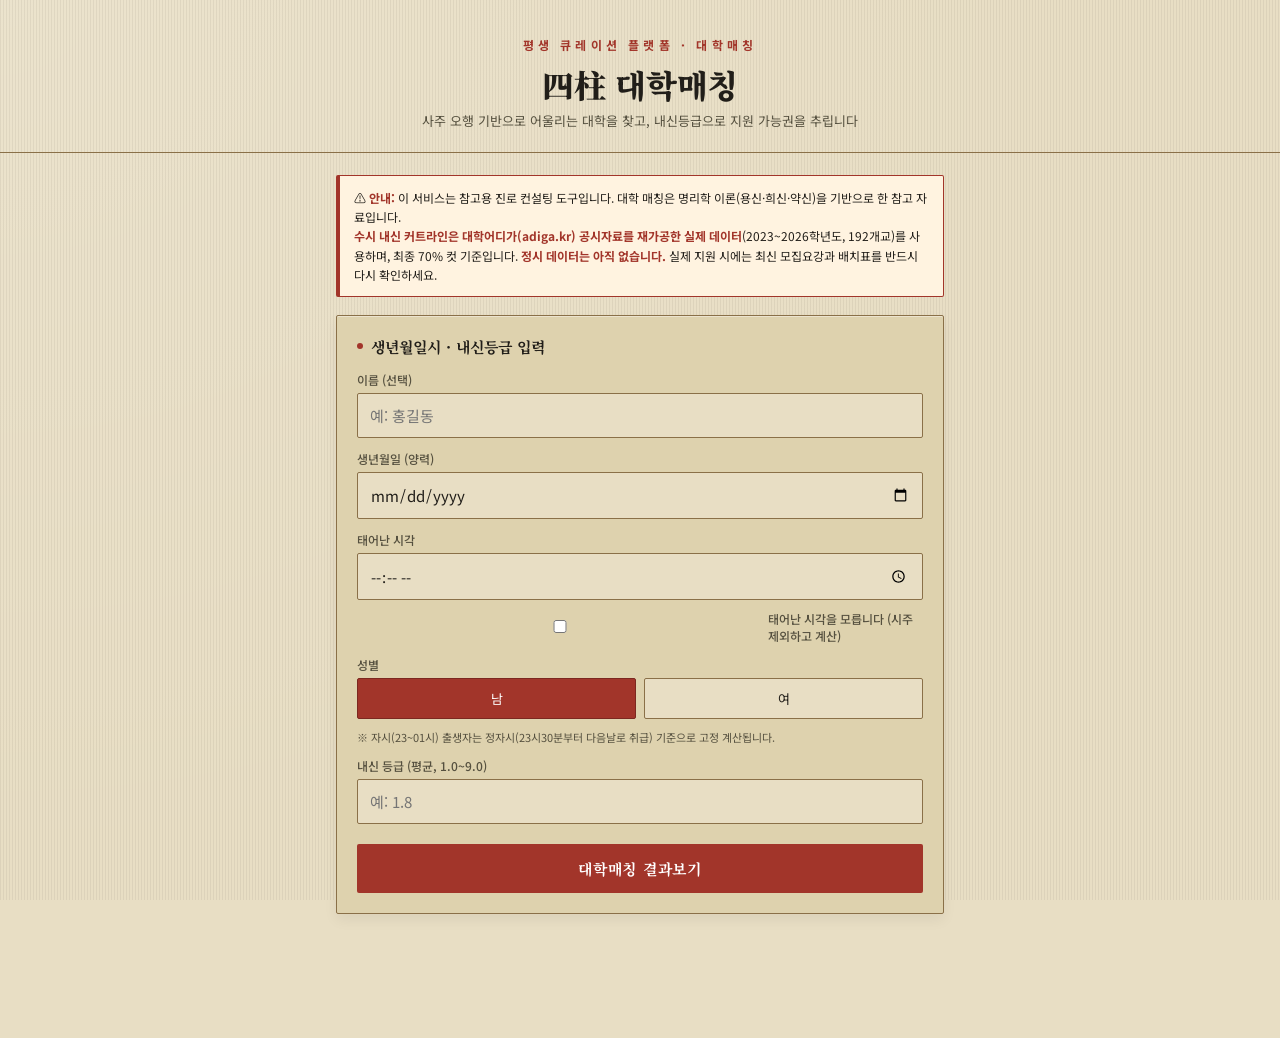
==== index.html @ a16808e0 "Add files via upload" ====
<!DOCTYPE html>
<html lang="ko">
<head>
<meta charset="UTF-8">
<meta name="viewport" content="width=device-width, initial-scale=1.0">
<title>평생 사주 기반 대학매칭</title>
<link rel="preconnect" href="https://fonts.googleapis.com">
<link href="https://fonts.googleapis.com/css2?family=Noto+Serif+KR:wght@400;600;700;900&family=Noto+Sans+KR:wght@300;400;500;700&display=swap" rel="stylesheet">
<link rel="stylesheet" href="saju-styles.css">
<link rel="stylesheet" href="college-match-styles.css">
<link rel="manifest" href="manifest.json">
<meta name="theme-color" content="#A2352A">
<link rel="apple-touch-icon" href="icons/apple-touch-icon.png">
<meta name="apple-mobile-web-app-capable" content="yes">
<meta name="apple-mobile-web-app-title" content="사주매칭">
</head>
<body>
<div class="texture"></div>
<header>
  <div class="eyebrow">평생 큐레이션 플랫폼 · 대학매칭</div>
  <h1>四柱 대학매칭</h1>
  <p>사주 오행 기반으로 어울리는 대학을 찾고, 내신등급으로 지원 가능권을 추립니다</p>
</header>

<main>
  <div class="warn-banner">
    ⚠ <b>안내:</b> 이 서비스는 참고용 진로 컨설팅 도구입니다. 대학 매칭은 명리학 이론(용신·희신·약신)을 기반으로 한 참고 자료입니다.<br>
    <b>수시 내신 커트라인은 대학어디가(adiga.kr) 공시자료를 재가공한 실제 데이터</b>(2023~2026학년도, 192개교)를 사용하며, 최종 70% 컷 기준입니다. <b>정시 데이터는 아직 없습니다.</b>
    실제 지원 시에는 최신 모집요강과 배치표를 반드시 다시 확인하세요.
  </div>

  <div class="card">
    <h2>생년월일시 · 내신등급 입력</h2>
    <form id="matchForm">
      <label>이름 (선택)</label>
      <input type="text" id="name" placeholder="예: 홍길동">

      <div class="row">
        <div>
          <label>생년월일 (양력)</label>
          <input type="date" id="bdate" required min="1900-01-01" max="2035-12-31">
        </div>
      </div>

      <label>태어난 시각</label>
      <input type="time" id="btime">
      <div class="unknown-time">
        <input type="checkbox" id="timeUnknown"> <label style="margin:0;" for="timeUnknown">태어난 시각을 모릅니다 (시주 제외하고 계산)</label>
      </div>

      <label>성별</label>
      <div class="chip-group" id="genderGroup">
        <div class="chip active" data-val="M">남</div>
        <div class="chip" data-val="F">여</div>
      </div>

      <div class="caption" style="text-align:left; margin-top:10px;">※ 자시(23~01시) 출생자는 정자시(23시30분부터 다음날로 취급) 기준으로 고정 계산됩니다.</div>

      <div class="grade-input-row">
        <div>
          <label>내신 등급 (평균, 1.0~9.0)</label>
          <input type="number" id="grade" min="1" max="9" step="0.1" placeholder="예: 1.8" required>
        </div>
      </div>

      <button type="submit" class="submit">대학매칭 결과보기</button>
    </form>
  </div>

  <div id="result" class="hidden">
    <div class="card">
      <h2>사주 요약</h2>
      <div id="sajuSummary" class="caption" style="text-align:left; font-size:13px;"></div>
      <div class="summary-strip" id="sajuChips"></div>
    </div>

    <div class="card">
      <h2>수시 추천</h2>
      <div id="susiSection"></div>
    </div>

    <div class="card">
      <h2>정시 추천</h2>
      <div id="jeongsiSection"></div>
    </div>

    <div class="card">
      <h2>참고 사항</h2>
      <div class="note">
        · 오행 매핑: 초성 목(ㄱㅋㄲ)·화(ㄴㄷㄹㅌ)·토(ㅇㅎ)·금(ㅅㅈㅊ)·수(ㅁㅂㅍ) 기준, 전국 대학 415개교 DB를 사용했습니다.<br>
        · 남학생은 여자대학교가 자동으로 제외됩니다.<br>
        · 확률 표시(상향/소신/적정/안정/하향)는 학생 내신등급과 대학 커트라인(최종 70%컷)의 차이(Δ)를 기준으로 한 참고값입니다.<br>
        · 수시 데이터 출처: 대학어디가(adiga.kr) 공시자료를 재가공한 자료(원작 김현석·가공 박한민, 2023~2026학년도, 192개교). 정시 데이터는 아직 확보되지 않았습니다.<br>
        · 배치표는 매년 바뀌므로, 실제 지원 전 최신 자료로 다시 확인해야 합니다.
      </div>
    </div>
    <div class="card cta-card">
      <h2>더 정확한 결과가 필요하신가요?</h2>
      <div class="note">
        이 결과는 명리학 오행과 공개 배치표를 기반으로 한 <b>무료 참고 자료</b>예요.
        실제 지원 전략은 학생의 세특·비교과·전형별 유불리까지 함께 봐야 정확해지는데,
        <b>와이튜브 1:1 심화 상담</b>에서는 명리학 기반 진로설계(내아백)와 최신 실제 배치표를 함께 반영해 훨씬 구체적인 지원 전략을 잡아드립니다.
      </div>
      <a href="#" id="ctaButton" class="submit" style="display:block; text-align:center; text-decoration:none; margin-top:12px;">와이튜브 심화 상담 신청하기</a>
    </div>
  </div>
</main>

<script src="saju-core.js"></script>
<script src="universities-data.js"></script>
<script src="saju-university-map.js"></script>
<script src="saju-grade-filter.js"></script>
<script src="real-susi-placement-data.js"></script>
<script src="college-match-ui.js"></script>
<script>
  // TODO: 실제 상담 신청 링크(카카오채널, 신청폼, 전화 등)로 아래 href를 교체하세요.
  document.getElementById('ctaButton').href = 'https://waitube.com';

  if ('serviceWorker' in navigator) {
    window.addEventListener('load', () => {
      navigator.serviceWorker.register('sw.js').catch(() => {});
    });
  }
</script>
</body>
</html>
---- saju-styles.css ----
/* ============================================================
   saju-styles.css — 사주코어 화면 스타일
   ============================================================ */

  :root{
    --paper: #E8DEC4;
    --paper-deep: #DED2AE;
    --ink: #211E19;
    --ink-soft: #55503f;
    --wood: #8a7048;
    --seal: #A2352A;
    --seal-dark: #7c2820;
    --mok: #3F6B44;   /* 목 */
    --hwa: #B0402C;   /* 화 */
    --to:  #A9822F;   /* 토 */
    --geum:#7B7A6E;   /* 금 */
    --su:  #2E4E72;   /* 수 */
  }
  *{box-sizing:border-box;}
  body{
    margin:0;
    background:
      radial-gradient(ellipse at top left, rgba(255,255,255,0.15), transparent 60%),
      var(--paper);
    color:var(--ink);
    font-family:'Noto Sans KR',sans-serif;
    padding-bottom:80px;
  }
  .texture{
    position:fixed; inset:0; pointer-events:none; opacity:.05; z-index:0;
    background-image: repeating-linear-gradient(90deg, #000 0 1px, transparent 1px 3px);
  }
  header{
    position:relative; z-index:1;
    padding:36px 20px 22px;
    text-align:center;
    border-bottom:1px solid var(--wood);
  }
  header .eyebrow{
    font-size:12px; letter-spacing:.35em; color:var(--seal); font-weight:700;
  }
  header h1{
    font-family:'Noto Serif KR',serif;
    font-weight:900;
    font-size:32px;
    margin:8px 0 4px;
    letter-spacing:-0.01em;
  }
  header p{ margin:0; color:var(--ink-soft); font-size:13px; }

  main{ max-width:640px; margin:0 auto; padding:22px 16px; position:relative; z-index:1;}

  .card{
    background:var(--paper-deep);
    border:1px solid var(--wood);
    border-radius:2px;
    padding:20px;
    margin-bottom:22px;
    box-shadow: 0 1px 0 rgba(255,255,255,0.4) inset, 0 6px 14px rgba(0,0,0,0.06);
  }
  .card h2{
    font-family:'Noto Serif KR',serif;
    font-size:15px; margin:0 0 14px;
    display:flex; align-items:center; gap:8px;
    color:var(--ink);
  }
  .card h2::before{
    content:''; width:6px; height:6px; background:var(--seal); border-radius:50%; display:inline-block;
  }
  .cta-card{
    border:2px solid var(--seal);
    background: linear-gradient(180deg, rgba(162,53,42,0.06), var(--paper-deep));
  }

  form label{ display:block; font-size:12px; color:var(--ink-soft); margin:12px 0 5px; font-weight:500;}
  form input, form select{
    width:100%; padding:11px 12px; border:1px solid var(--wood); border-radius:2px;
    background:var(--paper); font-family:'Noto Sans KR',sans-serif; font-size:15px; color:var(--ink);
  }
  .row{ display:flex; gap:10px; }
  .row > div{ flex:1; }
  .chip-group{ display:flex; gap:8px; margin-top:4px;}
  .chip{
    flex:1; text-align:center; padding:10px; border:1px solid var(--wood); border-radius:2px;
    cursor:pointer; font-size:13px; user-select:none; background:var(--paper); transition:.15s;
  }
  .chip.active{ background:var(--seal); color:#fff; border-color:var(--seal-dark); }
  .unknown-time{ display:flex; align-items:center; gap:6px; margin-top:10px; font-size:12px; color:var(--ink-soft);}

  button.submit{
    margin-top:20px; width:100%; padding:14px; border:none; border-radius:2px;
    background:var(--seal); color:#fff; font-size:15px; font-weight:700; letter-spacing:.05em;
    cursor:pointer; font-family:'Noto Serif KR',serif;
  }
  button.submit:active{ background:var(--seal-dark); }

  /* 사주원국 4기둥 */
  .pillars{
    display:grid; grid-template-columns:repeat(4,1fr); gap:8px;
    margin-bottom:6px;
  }
  .pillar{
    background:var(--paper); border:1px solid var(--wood); border-radius:2px;
    text-align:center; padding:12px 4px 14px; position:relative;
  }
  .pillar .label{ font-size:10px; color:var(--ink-soft); letter-spacing:.15em; margin-bottom:8px;}
  .gz-char{
    font-family:'Noto Serif KR',serif; font-weight:700; font-size:28px; line-height:1.25;
    display:block;
  }
  .gz-han{ font-size:11px; color:var(--ink-soft); margin-top:2px; display:block;}
  .pillar.day{ border-color:var(--seal); border-width:2px; }
  .seal-mark{
    position:absolute; top:-10px; right:-8px;
    width:26px; height:26px; border-radius:3px;
    background:var(--seal); color:#fff; font-size:10px; font-weight:700;
    display:flex; align-items:center; justify-content:center;
    font-family:'Noto Serif KR',serif; box-shadow:0 2px 4px rgba(0,0,0,.25); transform:rotate(-4deg);
  }
  .elem-tag{
    display:inline-block; margin-top:6px; font-size:10px; padding:2px 6px; border-radius:8px; color:#fff;
  }
  .caption{ font-size:11px; color:var(--ink-soft); text-align:center; margin-top:4px;}

  /* 오행분포 */
  .elem-bar{ display:flex; height:10px; border-radius:6px; overflow:hidden; margin-top:14px; }
  .elem-bar div{ height:100%; }
  .elem-legend{ display:flex; flex-wrap:wrap; gap:10px; margin-top:8px; font-size:11px; color:var(--ink-soft);}
  .elem-legend span{ display:inline-flex; align-items:center; gap:4px;}
  .dot{width:8px;height:8px;border-radius:50%;display:inline-block;}

  /* 대운 */
  .daewoon-strip{ display:flex; overflow-x:auto; gap:8px; padding-bottom:6px; -webkit-overflow-scrolling:touch;}
  .dw-block{
    min-width:64px; text-align:center; background:var(--paper); border:1px solid var(--wood);
    border-radius:2px; padding:10px 6px; flex-shrink:0;
  }
  .dw-block.current{ background:var(--seal); color:#fff; border-color:var(--seal-dark); }
  .dw-block .age{ font-size:10px; color:var(--ink-soft); }
  .dw-block.current .age{ color:#f4e6df;}
  .dw-block .gz{ font-family:'Noto Serif KR',serif; font-weight:700; font-size:18px; margin:4px 0;}

  /* 세운 상세분석 스트립 (업로드 이미지 스타일 재현) */
  .sw-strip{ display:flex; overflow-x:auto; gap:0; border:1px solid var(--wood); border-radius:2px; }
  .sw-cell{ flex:1; min-width:64px; text-align:center; padding:10px 4px; border-right:1px solid var(--wood); background:var(--paper); }
  .sw-cell:last-child{ border-right:none; }
  .sw-cell.hero{ background:var(--seal); color:#fff; }
  .sw-cell .stage-word{ font-family:'Noto Serif KR',serif; font-weight:700; font-size:15px; }
  .sw-cell.hero .stage-word{ font-size:20px; }
  .sw-cell .sub{ font-size:10px; color:var(--ink-soft); margin-top:4px; }
  .sw-cell.hero .sub{ color:#f4e6df; }

  /* 세운 */
  table.seun{ width:100%; border-collapse:collapse; font-size:12px; }
  table.seun th{ text-align:left; color:var(--ink-soft); font-weight:500; padding:6px 4px; border-bottom:1px solid var(--wood); position:sticky; top:0; background:var(--paper-deep);}
  table.seun td{ padding:7px 4px; border-bottom:1px dashed rgba(138,112,72,.35); }
  .seun-wrap{ max-height:260px; overflow-y:auto; }
  .seun-gz{ font-family:'Noto Serif KR',serif; font-weight:700; }
  tr.now td{ background:rgba(162,53,42,.12); font-weight:700; }

  .note{ font-size:11px; color:var(--ink-soft); line-height:1.6; margin-top:10px; }
  .hidden{ display:none; }
---- college-match-styles.css ----
/* ============================================================
   college-match-styles.css — 대학매칭 결과 화면 전용 보조 스타일
   (saju-styles.css의 색상 변수/카드 스타일을 그대로 이어받아 사용)
   ============================================================ */

.warn-banner{
  background:#fff3e0; border:1px solid var(--seal); border-left:4px solid var(--seal);
  border-radius:2px; padding:12px 14px; font-size:12px; line-height:1.6; color:var(--ink);
  margin-bottom:18px;
}
.warn-banner b{ color:var(--seal); }

.grade-input-row{ display:flex; gap:10px; align-items:flex-end; }
.grade-input-row > div{ flex:1; }

.summary-strip{
  display:flex; gap:8px; flex-wrap:wrap; margin-top:10px;
}
.summary-chip{
  font-size:12px; padding:6px 10px; border-radius:14px; color:#fff; font-weight:700;
}

.univ-list{ display:flex; flex-direction:column; gap:8px; margin-top:10px; }
.univ-card{
  display:flex; justify-content:space-between; align-items:center; gap:10px;
  padding:12px; border:1px solid var(--wood); border-radius:2px; background:var(--paper);
}
.univ-card .left{ display:flex; flex-direction:column; gap:3px; }
.univ-card .uname{ font-family:'Noto Serif KR',serif; font-weight:700; font-size:15px; }
.univ-card .udept{ font-size:12px; color:var(--ink-soft); }
.univ-card .utags{ display:flex; gap:6px; margin-top:2px; flex-wrap:wrap; }
.tag{ font-size:10px; padding:2px 7px; border-radius:10px; color:#fff; white-space:nowrap; }
.tag.tier{ background:var(--wood); }
.tag.role{ background:var(--to); }
.prob-badge{
  font-family:'Noto Serif KR',serif; font-weight:700; font-size:13px;
  padding:6px 12px; border-radius:2px; color:#fff; text-align:center; min-width:52px;
}
.prob-상향{ background:#B0402C; }
.prob-소신{ background:#C97A2E; }
.prob-적정{ background:#A9822F; }
.prob-안정{ background:#3F6B44; }
.prob-하향{ background:#2E4E72; }

.section-title{
  font-family:'Noto Serif KR',serif; font-weight:700; font-size:14px; margin:18px 0 8px;
  display:flex; align-items:center; gap:6px;
}
.section-title .count{ font-size:11px; color:var(--ink-soft); font-weight:400; }

.empty-note{ font-size:12px; color:var(--ink-soft); padding:10px 0; }

.cta-card{
  border:2px solid var(--seal);
  background: linear-gradient(180deg, rgba(162,53,42,0.06), transparent);
}
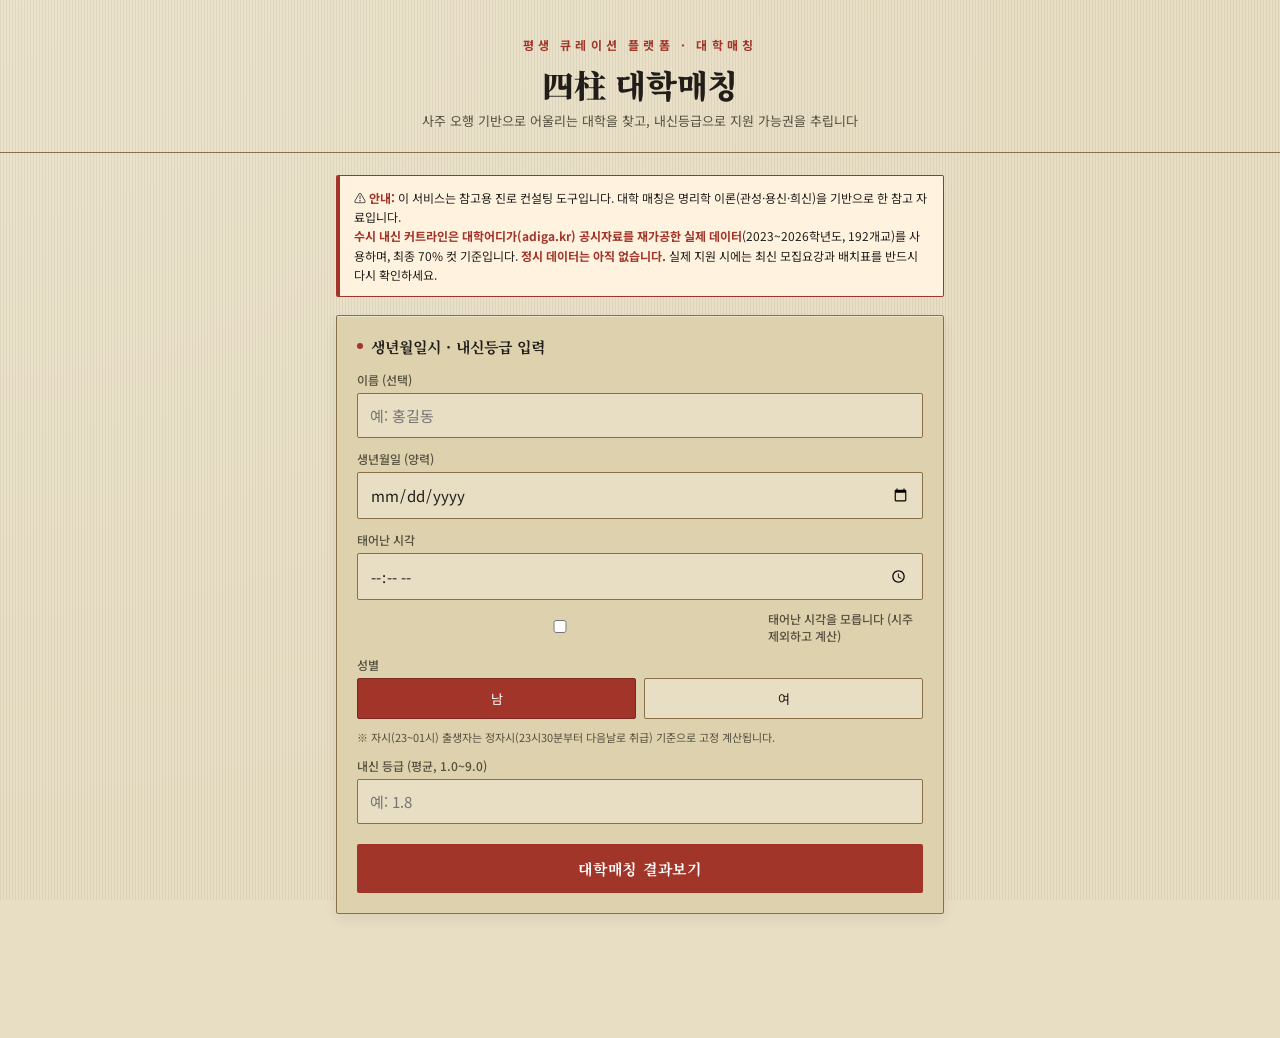
==== commit 99752eca: "Add files via upload" ====
--- a/index.html
+++ b/index.html
@@ -10,7 +10,7 @@
 <link rel="stylesheet" href="college-match-styles.css">
 <link rel="manifest" href="manifest.json">
 <meta name="theme-color" content="#A2352A">
-<link rel="apple-touch-icon" href="icons/apple-touch-icon.png">
+<link rel="apple-touch-icon" href="apple-touch-icon.png">
 <meta name="apple-mobile-web-app-capable" content="yes">
 <meta name="apple-mobile-web-app-title" content="사주매칭">
 </head>
@@ -24,7 +24,7 @@
 
 <main>
   <div class="warn-banner">
-    ⚠ <b>안내:</b> 이 서비스는 참고용 진로 컨설팅 도구입니다. 대학 매칭은 명리학 이론(용신·희신·약신)을 기반으로 한 참고 자료입니다.<br>
+    ⚠ <b>안내:</b> 이 서비스는 참고용 진로 컨설팅 도구입니다. 대학 매칭은 명리학 이론(관성·용신·희신)을 기반으로 한 참고 자료입니다.<br>
     <b>수시 내신 커트라인은 대학어디가(adiga.kr) 공시자료를 재가공한 실제 데이터</b>(2023~2026학년도, 192개교)를 사용하며, 최종 70% 컷 기준입니다. <b>정시 데이터는 아직 없습니다.</b>
     실제 지원 시에는 최신 모집요강과 배치표를 반드시 다시 확인하세요.
   </div>
@@ -75,22 +75,23 @@
     </div>
 
     <div class="card">
-      <h2>수시 추천</h2>
-      <div id="susiSection"></div>
+      <h2>① 관(官) 추천</h2>
+      <div id="gwanSection"></div>
     </div>
 
     <div class="card">
-      <h2>정시 추천</h2>
-      <div id="jeongsiSection"></div>
+      <h2>② 용신·희신 추천 (내신 반영)</h2>
+      <div id="susiSection"></div>
     </div>
 
     <div class="card">
       <h2>참고 사항</h2>
       <div class="note">
-        · 오행 매핑: 초성 목(ㄱㅋㄲ)·화(ㄴㄷㄹㅌ)·토(ㅇㅎ)·금(ㅅㅈㅊ)·수(ㅁㅂㅍ) 기준, 전국 대학 415개교 DB를 사용했습니다.<br>
+        · 오행 매핑: 초성 목(ㄱㅋㄲ)·화(ㄴㄷㄹㅌ)·토(ㅇㅎ)·금(ㅅㅈㅊ)·수(ㅁㅂㅍ) 기준, 전국 대학 417개교 DB를 사용했습니다.<br>
+        · ① 관(官) 추천은 일간 기준 관성 오행에 맞는 대학을 지역티어 순으로 보여주며, 내신등급과는 무관합니다.<br>
+        · ② 용신·희신 추천은 내신등급을 반영해 상향/소신/적정/안정/하향으로 정리한 것입니다(모집인원이 많은 전형을 우선 고려).<br>
         · 남학생은 여자대학교가 자동으로 제외됩니다.<br>
-        · 확률 표시(상향/소신/적정/안정/하향)는 학생 내신등급과 대학 커트라인(최종 70%컷)의 차이(Δ)를 기준으로 한 참고값입니다.<br>
-        · 수시 데이터 출처: 대학어디가(adiga.kr) 공시자료를 재가공한 자료(원작 김현석·가공 박한민, 2023~2026학년도, 192개교). 정시 데이터는 아직 확보되지 않았습니다.<br>
+        · 수시 데이터 출처: 대학어디가(adiga.kr) 공시자료를 재가공한 자료(원작 김현석·가공 박한민, 2023~2026학년도, 192개교). 중계열 분류는 모두의진학(박상근) 자료와 대조했습니다. 정시 데이터는 아직 확보되지 않았습니다.<br>
         · 배치표는 매년 바뀌므로, 실제 지원 전 최신 자료로 다시 확인해야 합니다.
       </div>
     </div>
@@ -114,7 +115,9 @@
 <script src="college-match-ui.js"></script>
 <script>
   // TODO: 실제 상담 신청 링크(카카오채널, 신청폼, 전화 등)로 아래 href를 교체하세요.
-  document.getElementById('ctaButton').href = 'https://waitube.com';
+  document.getElementById('ctaButton').href = 'https://open.kakao.com/o/s2ZATWpc';
+  document.getElementById('ctaButton').target = '_blank';
+  document.getElementById('ctaButton').rel = 'noopener';
 
   if ('serviceWorker' in navigator) {
     window.addEventListener('load', () => {
--- a/college-match-styles.css
+++ b/college-match-styles.css
@@ -32,6 +32,8 @@
 .tag{ font-size:10px; padding:2px 7px; border-radius:10px; color:#fff; white-space:nowrap; }
 .tag.tier{ background:var(--wood); }
 .tag.role{ background:var(--to); }
+.tag.midcat{ background:#5b6b7a; }
+.tag.quota{ background:transparent; color:var(--ink-soft); border:1px solid var(--wood); }
 .prob-badge{
   font-family:'Noto Serif KR',serif; font-weight:700; font-size:13px;
   padding:6px 12px; border-radius:2px; color:#fff; text-align:center; min-width:52px;
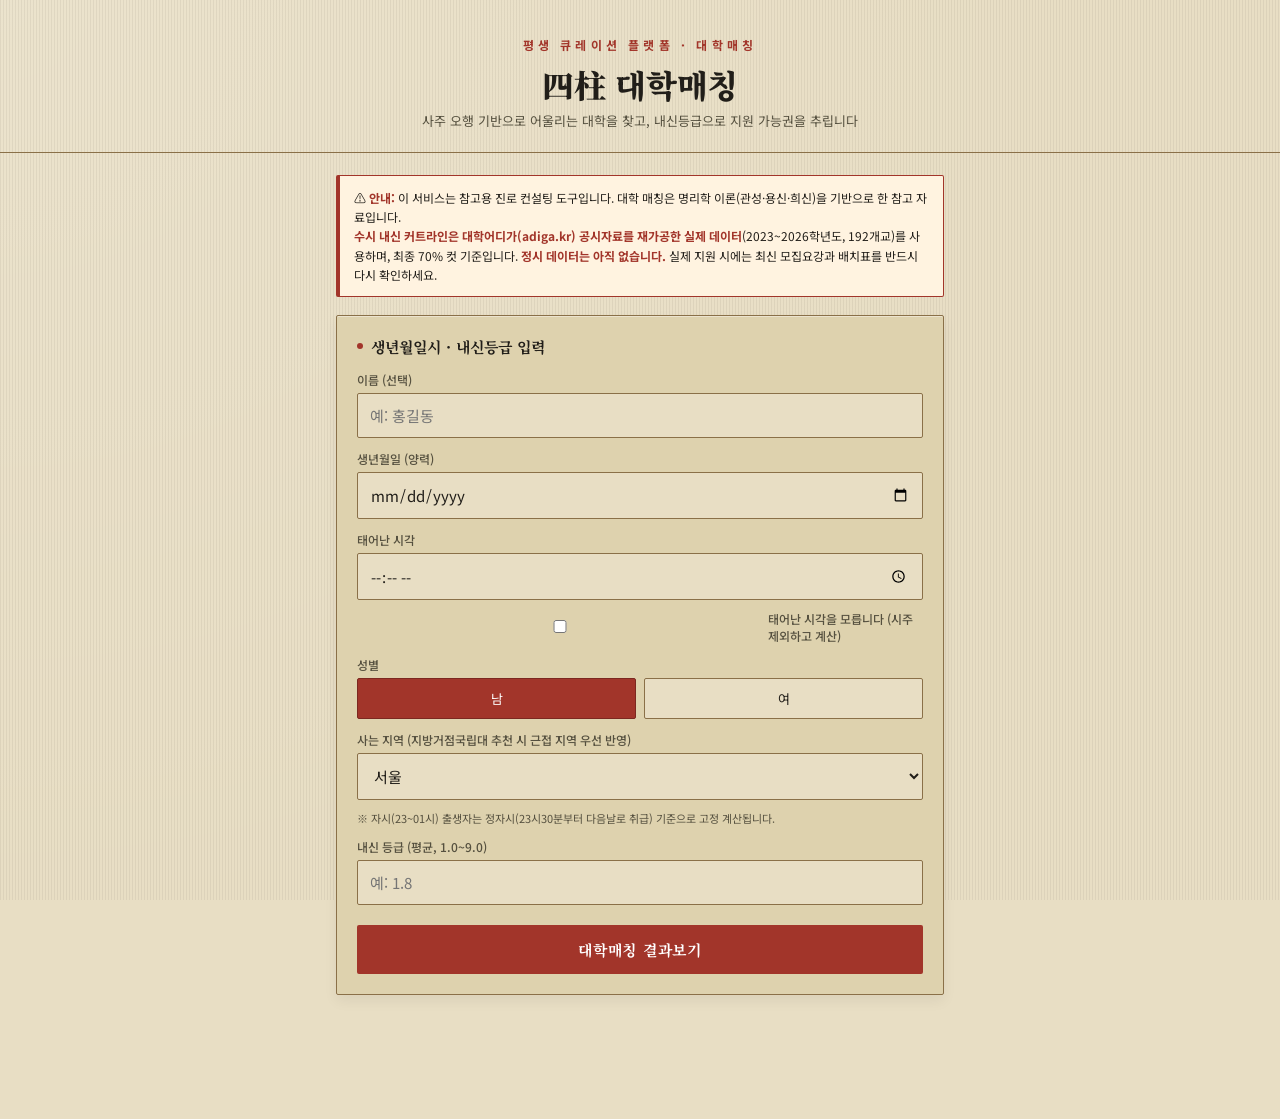
==== commit f45c3243: "Add files via upload" ====
--- a/index.html
+++ b/index.html
@@ -54,6 +54,28 @@
         <div class="chip" data-val="F">여</div>
       </div>
 
+      <label>사는 지역 (지방거점국립대 추천 시 근접 지역 우선 반영)</label>
+      <select id="region">
+        <option value="서울">서울</option>
+        <option value="인천">인천</option>
+        <option value="경기북부">경기북부</option>
+        <option value="경기남부">경기남부</option>
+        <option value="강원">강원</option>
+        <option value="대전">대전</option>
+        <option value="세종">세종</option>
+        <option value="충남">충남(천안·아산 등)</option>
+        <option value="충북">충북</option>
+        <option value="광주">광주</option>
+        <option value="전남">전남</option>
+        <option value="전북">전북</option>
+        <option value="대구">대구</option>
+        <option value="경북">경북</option>
+        <option value="부산">부산</option>
+        <option value="울산">울산</option>
+        <option value="경남">경남</option>
+        <option value="제주">제주</option>
+      </select>
+
       <div class="caption" style="text-align:left; margin-top:10px;">※ 자시(23~01시) 출생자는 정자시(23시30분부터 다음날로 취급) 기준으로 고정 계산됩니다.</div>
 
       <div class="grade-input-row">
@@ -72,6 +94,11 @@
       <h2>사주 요약</h2>
       <div id="sajuSummary" class="caption" style="text-align:left; font-size:13px;"></div>
       <div class="summary-strip" id="sajuChips"></div>
+    </div>
+
+    <div class="card">
+      <h2>일주 기반 추천 직업</h2>
+      <div id="jobSection"></div>
     </div>
 
     <div class="card">
@@ -112,6 +139,7 @@
 <script src="saju-university-map.js"></script>
 <script src="saju-grade-filter.js"></script>
 <script src="real-susi-placement-data.js"></script>
+<script src="ilju-jobs.js"></script>
 <script src="college-match-ui.js"></script>
 <script>
   // TODO: 실제 상담 신청 링크(카카오채널, 신청폼, 전화 등)로 아래 href를 교체하세요.
--- a/college-match-styles.css
+++ b/college-match-styles.css
@@ -39,6 +39,7 @@
   padding:6px 12px; border-radius:2px; color:#fff; text-align:center; min-width:52px;
 }
 .prob-상향{ background:#B0402C; }
+.prob-극상향{ background:#7A1F1F; }
 .prob-소신{ background:#C97A2E; }
 .prob-적정{ background:#A9822F; }
 .prob-안정{ background:#3F6B44; }
@@ -50,6 +51,14 @@
 }
 .section-title .count{ font-size:11px; color:var(--ink-soft); font-weight:400; }
 
+.tier-group{ margin-top:14px; }
+.tier-group:first-child{ margin-top:0; }
+.tier-heading{
+  font-size:12px; font-weight:700; color:var(--seal); margin-bottom:6px;
+  display:flex; align-items:center; gap:6px; border-bottom:1px dashed var(--wood); padding-bottom:4px;
+}
+.tier-heading .count{ font-size:10.5px; color:var(--ink-soft); font-weight:400; }
+
 .empty-note{ font-size:12px; color:var(--ink-soft); padding:10px 0; }
 
 .cta-card{
